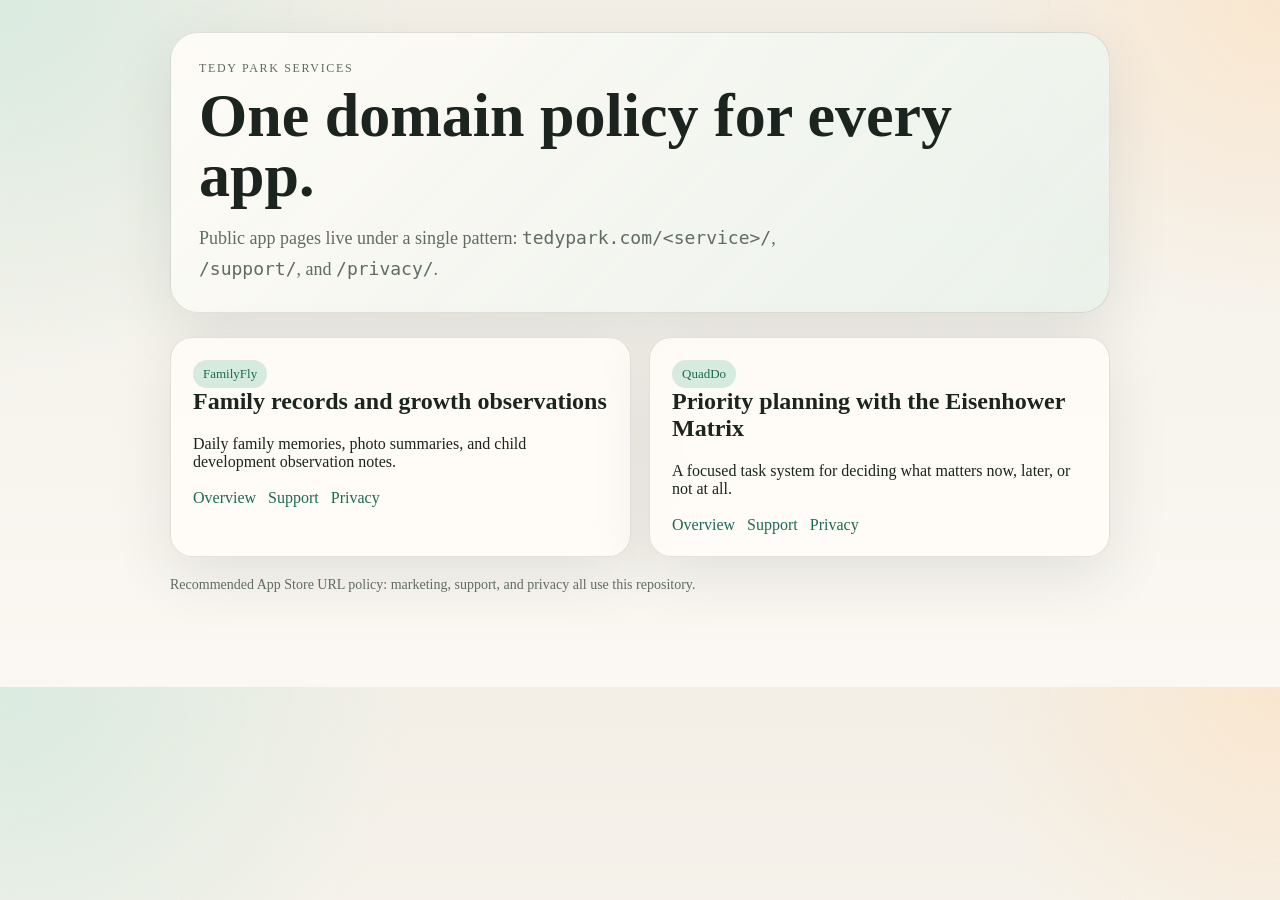
==== site/index.html @ 76cb2a29 "feat: add public service pages scaffold" ====
<!doctype html>
<html lang="en">
  <head>
    <meta charset="utf-8" />
    <meta name="viewport" content="width=device-width, initial-scale=1" />
    <title>Tedy Park Services</title>
    <link rel="stylesheet" href="./styles.css" />
  </head>
  <body>
    <main class="shell">
      <section class="hero">
        <p class="eyebrow">Tedy Park Services</p>
        <h1>One domain policy for every app.</h1>
        <p class="lead">
          Public app pages live under a single pattern:
          <code>tedypark.com/&lt;service&gt;/</code>,
          <code>/support/</code>, and <code>/privacy/</code>.
        </p>
      </section>

      <section class="grid">
        <article class="card">
          <span class="pill">FamilyFly</span>
          <h2>Family records and growth observations</h2>
          <p>Daily family memories, photo summaries, and child development observation notes.</p>
          <div class="nav">
            <a href="./familyfly/">Overview</a>
            <a href="./familyfly/support/">Support</a>
            <a href="./familyfly/privacy/">Privacy</a>
          </div>
        </article>

        <article class="card">
          <span class="pill">QuadDo</span>
          <h2>Priority planning with the Eisenhower Matrix</h2>
          <p>A focused task system for deciding what matters now, later, or not at all.</p>
          <div class="nav">
            <a href="./quaddo/">Overview</a>
            <a href="./quaddo/support/">Support</a>
            <a href="./quaddo/privacy/">Privacy</a>
          </div>
        </article>
      </section>

      <p class="footer">Recommended App Store URL policy: marketing, support, and privacy all use this repository.</p>
    </main>
  </body>
</html>
---- site/styles.css ----
:root {
  color-scheme: light;
  --bg: #f3efe7;
  --bg-accent: #e8f1ea;
  --surface: rgba(255, 252, 247, 0.88);
  --text: #1c241f;
  --muted: #5f6b63;
  --line: rgba(28, 36, 31, 0.12);
  --accent: #1d6b52;
  --accent-soft: #d7eadf;
  --shadow: 0 20px 60px rgba(33, 43, 38, 0.10);
}

* { box-sizing: border-box; }

body {
  margin: 0;
  font-family: "Iowan Old Style", "Palatino Linotype", "Book Antiqua", Palatino, serif;
  color: var(--text);
  background:
    radial-gradient(circle at top left, rgba(215, 234, 223, 0.9), transparent 28%),
    radial-gradient(circle at top right, rgba(255, 223, 187, 0.55), transparent 22%),
    linear-gradient(180deg, var(--bg) 0%, #fbf8f3 100%);
}

a {
  color: var(--accent);
  text-decoration: none;
}

a:hover {
  text-decoration: underline;
}

.shell {
  max-width: 980px;
  margin: 0 auto;
  padding: 32px 20px 80px;
}

.hero {
  padding: 28px;
  border: 1px solid var(--line);
  border-radius: 28px;
  background: linear-gradient(135deg, rgba(255, 252, 247, 0.94), rgba(232, 241, 234, 0.9));
  box-shadow: var(--shadow);
}

.eyebrow {
  margin: 0 0 10px;
  font-size: 12px;
  letter-spacing: 0.14em;
  text-transform: uppercase;
  color: var(--muted);
}

h1 {
  margin: 0;
  font-size: clamp(34px, 6vw, 62px);
  line-height: 0.96;
}

.lead {
  margin: 18px 0 0;
  max-width: 680px;
  font-size: 18px;
  line-height: 1.7;
  color: var(--muted);
}

.grid {
  display: grid;
  grid-template-columns: repeat(auto-fit, minmax(260px, 1fr));
  gap: 18px;
  margin-top: 24px;
}

.card {
  border: 1px solid var(--line);
  border-radius: 22px;
  padding: 22px;
  background: var(--surface);
  box-shadow: var(--shadow);
}

.card h2,
.card h3,
.doc h1,
.doc h2 {
  margin-top: 0;
}

.pill {
  display: inline-block;
  padding: 6px 10px;
  border-radius: 999px;
  background: var(--accent-soft);
  color: var(--accent);
  font-size: 13px;
}

.doc {
  margin-top: 24px;
  border: 1px solid var(--line);
  border-radius: 24px;
  padding: 28px;
  background: var(--surface);
  box-shadow: var(--shadow);
}

.doc p,
.doc li {
  line-height: 1.75;
}

.doc ul {
  padding-left: 20px;
}

.nav {
  display: flex;
  flex-wrap: wrap;
  gap: 12px;
  margin: 18px 0 0;
}

.footer {
  margin-top: 20px;
  font-size: 14px;
  color: var(--muted);
}

@media (max-width: 640px) {
  .shell {
    padding: 18px 14px 56px;
  }

  .hero,
  .card,
  .doc {
    padding: 20px;
    border-radius: 20px;
  }

  .lead {
    font-size: 16px;
  }
}
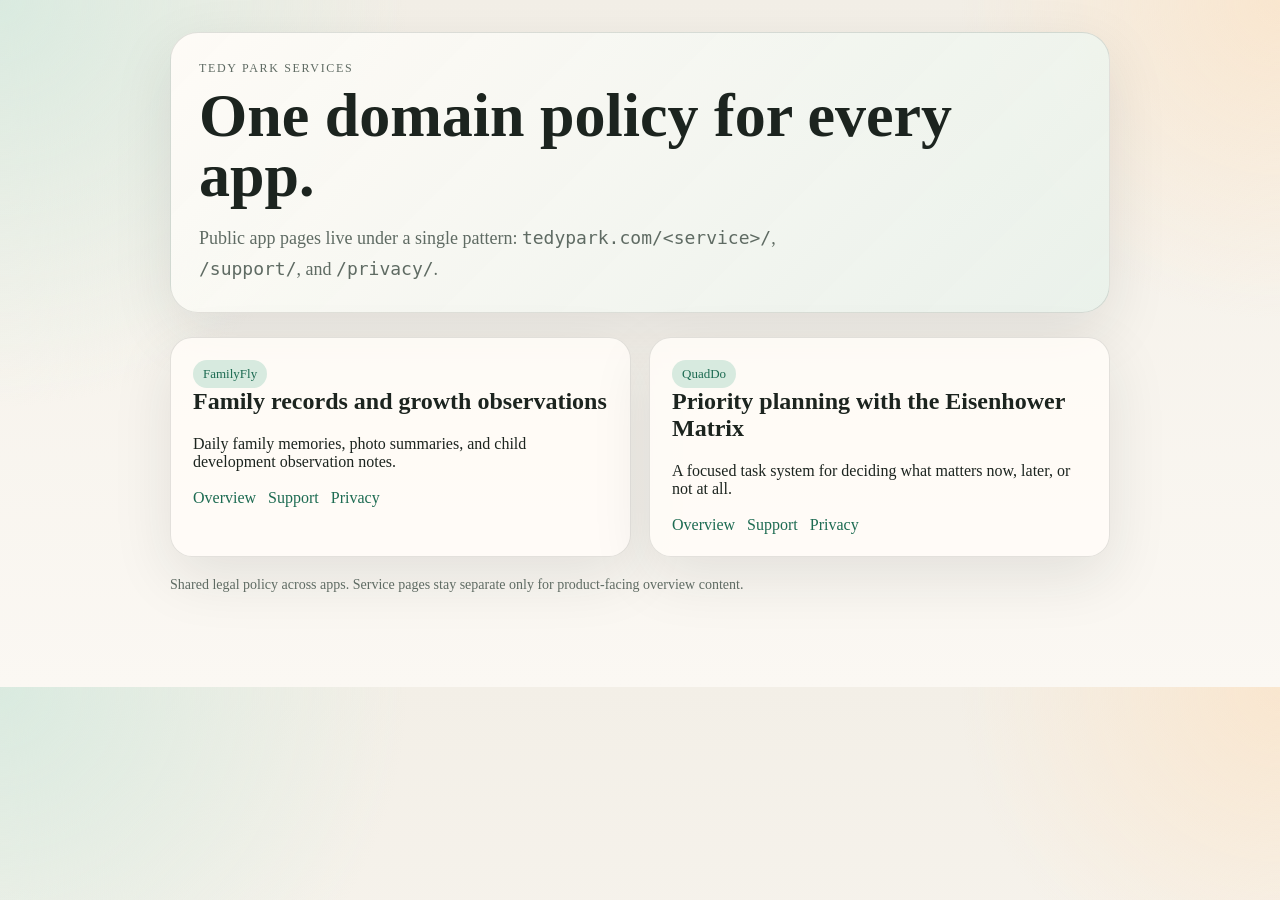
==== commit b3b25403: "refactor: share legal pages across services" ====
--- a/site/index.html
+++ b/site/index.html
@@ -25,8 +25,8 @@
           <p>Daily family memories, photo summaries, and child development observation notes.</p>
           <div class="nav">
             <a href="./familyfly/">Overview</a>
-            <a href="./familyfly/support/">Support</a>
-            <a href="./familyfly/privacy/">Privacy</a>
+            <a href="./support/">Support</a>
+            <a href="./legal/privacy/">Privacy</a>
           </div>
         </article>
 
@@ -36,13 +36,13 @@
           <p>A focused task system for deciding what matters now, later, or not at all.</p>
           <div class="nav">
             <a href="./quaddo/">Overview</a>
-            <a href="./quaddo/support/">Support</a>
-            <a href="./quaddo/privacy/">Privacy</a>
+            <a href="./support/">Support</a>
+            <a href="./legal/privacy/">Privacy</a>
           </div>
         </article>
       </section>
 
-      <p class="footer">Recommended App Store URL policy: marketing, support, and privacy all use this repository.</p>
+      <p class="footer">Shared legal policy across apps. Service pages stay separate only for product-facing overview content.</p>
     </main>
   </body>
 </html>
